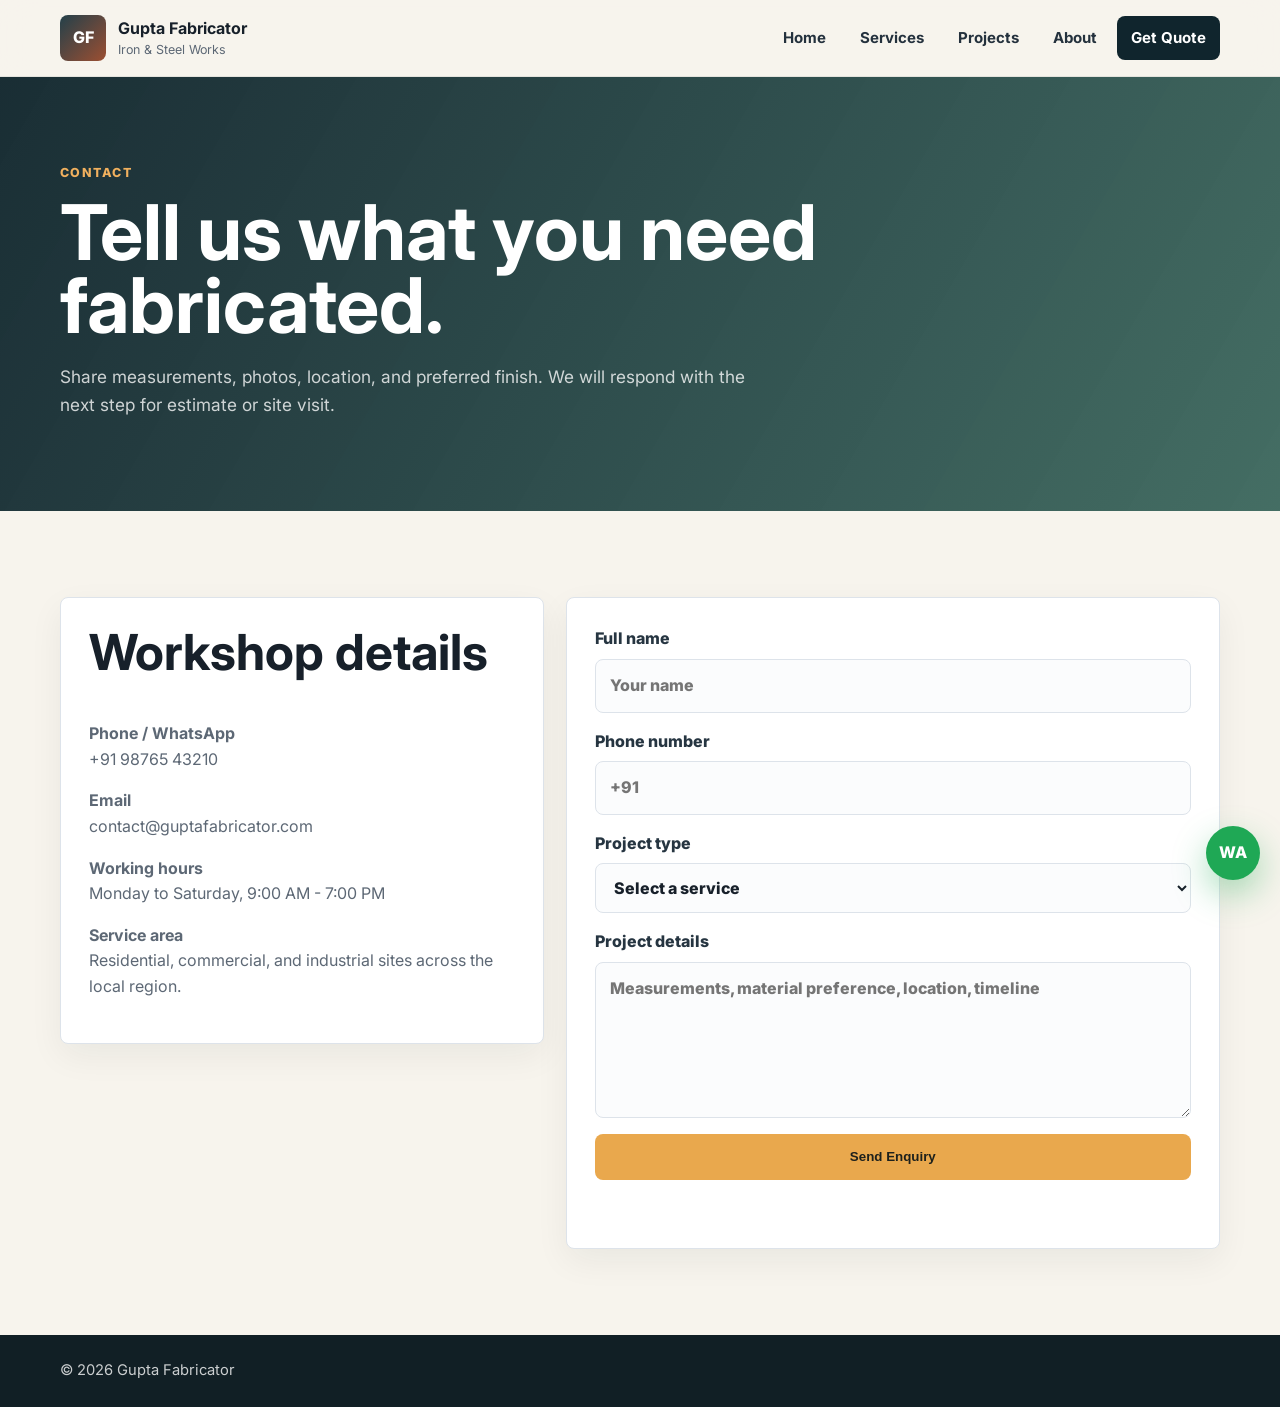
==== contact.html @ 561413a3 "Add files via upload" ====
<!DOCTYPE html>
<html lang="en">
<head>
  <meta charset="UTF-8">
  <meta name="viewport" content="width=device-width, initial-scale=1.0">
  <title>Contact | Gupta Fabricator</title>
  <link rel="preconnect" href="https://fonts.googleapis.com">
  <link rel="preconnect" href="https://fonts.gstatic.com" crossorigin>
  <link href="https://fonts.googleapis.com/css2?family=Inter:wght@400;500;600;700;800&display=swap" rel="stylesheet">
  <link rel="stylesheet" href="styles.css">
</head>
<body>
  <header class="site-header">
    <nav class="nav shell" aria-label="Primary navigation">
      <a class="brand" href="index11.html"><span class="brand-mark">GF</span><span><strong>Gupta Fabricator</strong><small>Iron & Steel Works</small></span></a>
      <button class="nav-toggle" type="button" aria-expanded="false" aria-controls="site-menu">Menu</button>
      <div class="nav-links" id="site-menu">
        <a href="index11.html">Home</a>
        <a href="services.html">Services</a>
        <a href="projects.html">Projects</a>
        <a href="about.html">About</a>
        <a class="active nav-cta" href="contact.html">Get Quote</a>
      </div>
    </nav>
  </header>

  <main>
    <section class="page-hero">
      <div class="shell">
        <p class="eyebrow">Contact</p>
        <h1>Tell us what you need fabricated.</h1>
        <p>Share measurements, photos, location, and preferred finish. We will respond with the next step for estimate or site visit.</p>
      </div>
    </section>

    <section class="section">
      <div class="shell contact-grid">
        <div class="contact-panel">
          <h2>Workshop details</h2>
          <p><strong>Phone / WhatsApp</strong><br>+91 98765 43210</p>
          <p><strong>Email</strong><br>contact@guptafabricator.com</p>
          <p><strong>Working hours</strong><br>Monday to Saturday, 9:00 AM - 7:00 PM</p>
          <p><strong>Service area</strong><br>Residential, commercial, and industrial sites across the local region.</p>
        </div>

        <form class="quote-form" id="quoteForm">
          <label>Full name<input type="text" name="name" required placeholder="Your name"></label>
          <label>Phone number<input type="tel" name="phone" required placeholder="+91"></label>
          <label>Project type
            <select name="project" required>
              <option value="">Select a service</option>
              <option>Gate / Grill</option>
              <option>Railing / Staircase</option>
              <option>Shed / Structure</option>
              <option>Repair / Modification</option>
              <option>Custom fabrication</option>
            </select>
          </label>
          <label>Project details<textarea name="message" rows="5" placeholder="Measurements, material preference, location, timeline"></textarea></label>
          <button class="btn primary" type="submit">Send Enquiry</button>
          <p class="form-note" id="formNote" aria-live="polite"></p>
        </form>
      </div>
    </section>
  </main>

  <footer class="footer compact"><div class="shell footer-bottom">&copy; 2026 Gupta Fabricator</div></footer>
  <a class="whatsapp" href="https://wa.me/919876543210" aria-label="Contact on WhatsApp">WA</a>
  <script src="script.js"></script>
</body>
</html>
---- styles.css ----
:root {
  --ink: #17202a;
  --muted: #5d6875;
  --line: #dde3ea;
  --paper: #f7f4ed;
  --white: #ffffff;
  --steel: #23404a;
  --steel-2: #10252d;
  --brass: #c98a2e;
  --rust: #9c4f32;
  --green: #315f55;
  --shadow: 0 20px 50px rgba(17, 32, 42, 0.12);
}

* {
  box-sizing: border-box;
}

html {
  scroll-behavior: smooth;
}

body {
  margin: 0;
  font-family: Inter, Arial, sans-serif;
  color: var(--ink);
  background: var(--paper);
  line-height: 1.6;
}

img {
  display: block;
  max-width: 100%;
}

a {
  color: inherit;
}

.shell {
  width: min(1160px, calc(100% - 40px));
  margin: 0 auto;
}

.site-header {
  position: sticky;
  top: 0;
  z-index: 20;
  background: rgba(247, 244, 237, 0.92);
  border-bottom: 1px solid rgba(23, 32, 42, 0.08);
  backdrop-filter: blur(16px);
}

.nav {
  min-height: 76px;
  display: flex;
  align-items: center;
  justify-content: space-between;
  gap: 24px;
}

.brand {
  display: inline-flex;
  align-items: center;
  gap: 12px;
  text-decoration: none;
}

.brand-mark {
  width: 46px;
  height: 46px;
  display: grid;
  place-items: center;
  border-radius: 8px;
  color: white;
  background: linear-gradient(135deg, var(--steel), var(--rust));
  font-weight: 800;
  letter-spacing: 0;
}

.brand strong,
.brand small {
  display: block;
}

.brand small {
  color: var(--muted);
  font-size: 0.78rem;
  margin-top: -2px;
}

.nav-links {
  display: flex;
  align-items: center;
  gap: 6px;
}

.nav-links a {
  padding: 10px 14px;
  border-radius: 8px;
  color: #24313d;
  font-weight: 700;
  font-size: 0.94rem;
  text-decoration: none;
}

.nav-links a:hover,
.nav-links a.active {
  background: rgba(35, 64, 74, 0.09);
}

.nav-links .nav-cta {
  color: white;
  background: var(--steel);
}

.nav-links .nav-cta:hover,
.nav-links .nav-cta.active {
  background: var(--steel-2);
}

.nav-toggle {
  display: none;
  border: 1px solid var(--line);
  background: white;
  border-radius: 8px;
  padding: 10px 12px;
  font-weight: 800;
}

.hero {
  min-height: calc(100vh - 76px);
  position: relative;
  display: flex;
  align-items: end;
  overflow: hidden;
}

.hero-bg {
  position: absolute;
  inset: 0;
  width: 100%;
  height: 100%;
  object-fit: cover;
}

.hero-overlay {
  position: absolute;
  inset: 0;
  background: linear-gradient(90deg, rgba(13, 27, 34, 0.9) 0%, rgba(13, 27, 34, 0.64) 48%, rgba(13, 27, 34, 0.16) 100%);
}

.hero-content {
  position: relative;
  z-index: 1;
  color: white;
  padding: 92px 0 118px;
}

.eyebrow {
  margin: 0 0 14px;
  color: #f0b05e;
  font-size: 0.78rem;
  font-weight: 800;
  letter-spacing: 0.12em;
  text-transform: uppercase;
}

.eyebrow.dark {
  color: var(--rust);
}

h1,
h2,
h3,
p {
  margin-top: 0;
}

h1 {
  max-width: 760px;
  margin-bottom: 20px;
  font-size: clamp(3.1rem, 8vw, 6.7rem);
  line-height: 0.95;
  letter-spacing: 0;
}

h2 {
  font-size: clamp(2rem, 4vw, 3.1rem);
  line-height: 1.08;
  letter-spacing: 0;
}

h3 {
  line-height: 1.15;
}

.hero-copy {
  max-width: 650px;
  color: rgba(255, 255, 255, 0.86);
  font-size: clamp(1.04rem, 1.6vw, 1.22rem);
}

.actions {
  display: flex;
  flex-wrap: wrap;
  gap: 12px;
  margin-top: 28px;
}

.btn {
  display: inline-flex;
  align-items: center;
  justify-content: center;
  min-height: 46px;
  padding: 12px 18px;
  border: 0;
  border-radius: 8px;
  font-weight: 800;
  text-decoration: none;
  cursor: pointer;
}

.btn.primary {
  color: #1e211c;
  background: #e9a84d;
}

.btn.light {
  color: white;
  border: 1px solid rgba(255, 255, 255, 0.7);
  background: rgba(255, 255, 255, 0.08);
}

.section {
  padding: 86px 0;
}

.metrics-band {
  padding: 28px 0;
  color: white;
  background: var(--steel-2);
}

.metrics-grid {
  display: grid;
  grid-template-columns: repeat(4, 1fr);
  gap: 18px;
}

.metrics-grid div {
  padding: 18px 0;
}

.metrics-grid strong {
  display: block;
  color: #e9a84d;
  font-size: 2rem;
  line-height: 1;
}

.metrics-grid span {
  color: rgba(255, 255, 255, 0.76);
  font-size: 0.92rem;
}

.section-head {
  max-width: 780px;
  margin-bottom: 34px;
}

.section-head p:not(.eyebrow) {
  color: var(--muted);
  font-size: 1.06rem;
}

.service-grid,
.values-grid,
.detailed-grid {
  display: grid;
  grid-template-columns: repeat(3, 1fr);
  gap: 18px;
}

.service-card,
.values-grid article,
.detailed-grid article,
.contact-panel,
.quote-form {
  padding: 28px;
  border: 1px solid var(--line);
  border-radius: 8px;
  background: var(--white);
  box-shadow: 0 12px 34px rgba(17, 32, 42, 0.06);
}

.icon {
  width: 44px;
  height: 44px;
  display: grid;
  place-items: center;
  margin-bottom: 22px;
  border-radius: 8px;
  color: white;
  background: var(--green);
  font-weight: 800;
}

.service-card p,
.values-grid p,
.detailed-grid p,
.contact-panel p {
  color: var(--muted);
}

.split-section {
  background: #ffffff;
}

.split {
  display: grid;
  grid-template-columns: 1fr 0.92fr;
  align-items: center;
  gap: 54px;
}

.split.reverse {
  grid-template-columns: 0.92fr 1fr;
}

.split img {
  width: 100%;
  aspect-ratio: 4 / 3;
  object-fit: cover;
  border-radius: 8px;
  box-shadow: var(--shadow);
}

.check-list {
  list-style: none;
  padding: 0;
  margin: 24px 0 0;
}

.check-list li {
  position: relative;
  padding-left: 28px;
  margin-bottom: 12px;
  color: #293845;
}

.check-list li::before {
  content: "";
  position: absolute;
  left: 0;
  top: 0.66em;
  width: 14px;
  height: 2px;
  background: var(--brass);
}

.project-strip {
  display: grid;
  grid-template-columns: repeat(3, 1fr);
  gap: 18px;
}

.project-tile,
.gallery-card {
  position: relative;
  overflow: hidden;
  min-height: 330px;
  border-radius: 8px;
  color: white;
  background: #111;
  text-decoration: none;
}

.project-tile img,
.gallery-card img {
  width: 100%;
  height: 100%;
  object-fit: cover;
  transition: transform 0.35s ease;
}

.project-tile::after,
.gallery-card::after {
  content: "";
  position: absolute;
  inset: 0;
  background: linear-gradient(180deg, transparent 20%, rgba(0, 0, 0, 0.78) 100%);
}

.project-tile span,
.gallery-card div {
  position: absolute;
  left: 22px;
  right: 22px;
  bottom: 20px;
  z-index: 1;
}

.project-tile span {
  font-size: 1.2rem;
  font-weight: 800;
}

.project-tile:hover img,
.gallery-card:hover img {
  transform: scale(1.04);
}

.cta-band,
.page-hero {
  color: white;
  background:
    linear-gradient(120deg, rgba(16, 37, 45, 0.96), rgba(49, 95, 85, 0.9)),
    url("https://images.pexels.com/photos/5846122/pexels-photo-5846122.jpeg?auto=compress&cs=tinysrgb&w=1600") center / cover;
}

.cta-grid {
  display: flex;
  align-items: center;
  justify-content: space-between;
  gap: 28px;
  padding: 60px 0;
}

.cta-grid h2 {
  margin-bottom: 0;
}

.page-hero {
  padding: 86px 0 76px;
}

.page-hero h1 {
  max-width: 860px;
  font-size: clamp(2.4rem, 6vw, 5rem);
}

.page-hero p:not(.eyebrow) {
  max-width: 720px;
  color: rgba(255, 255, 255, 0.78);
  font-size: 1.08rem;
}

.timeline {
  display: grid;
  gap: 16px;
  margin-top: 26px;
}

.timeline div {
  display: grid;
  grid-template-columns: 60px 1fr;
  gap: 16px;
  align-items: center;
  padding: 18px;
  border: 1px solid var(--line);
  border-radius: 8px;
}

.timeline strong {
  color: var(--rust);
  font-size: 1.35rem;
}

.gallery-grid {
  display: grid;
  grid-template-columns: repeat(3, 1fr);
  gap: 18px;
}

.gallery-card {
  min-height: 420px;
}

.gallery-card h2 {
  margin-bottom: 8px;
  font-size: 1.35rem;
}

.gallery-card p {
  margin-bottom: 0;
  color: rgba(255, 255, 255, 0.82);
}

.contact-grid {
  display: grid;
  grid-template-columns: 0.85fr 1.15fr;
  gap: 22px;
  align-items: start;
}

.quote-form {
  display: grid;
  gap: 16px;
}

.quote-form label {
  display: grid;
  gap: 7px;
  color: #263541;
  font-weight: 800;
}

.quote-form input,
.quote-form select,
.quote-form textarea {
  width: 100%;
  border: 1px solid var(--line);
  border-radius: 8px;
  padding: 13px 14px;
  color: var(--ink);
  font: inherit;
  background: #fbfcfd;
}

.quote-form textarea {
  resize: vertical;
}

.form-note {
  min-height: 24px;
  margin: 0;
  color: var(--green);
  font-weight: 800;
}

.footer {
  padding: 54px 0 24px;
  color: rgba(255, 255, 255, 0.78);
  background: #111f25;
}

.footer.compact {
  padding: 24px 0;
}

.footer-grid {
  display: grid;
  grid-template-columns: 1.4fr 0.7fr 1fr;
  gap: 38px;
}

.footer a {
  display: block;
  color: rgba(255, 255, 255, 0.86);
  text-decoration: none;
  margin-bottom: 8px;
}

.footer-brand {
  margin-bottom: 18px;
}

.footer .brand small {
  color: rgba(255, 255, 255, 0.62);
}

.footer h3 {
  color: white;
  font-size: 1rem;
}

.footer-bottom {
  margin-top: 28px;
  padding-top: 22px;
  border-top: 1px solid rgba(255, 255, 255, 0.12);
  font-size: 0.92rem;
}

.compact .footer-bottom {
  margin-top: 0;
  padding-top: 0;
  border-top: 0;
}

.whatsapp {
  position: fixed;
  right: 20px;
  bottom: 20px;
  z-index: 30;
  width: 54px;
  height: 54px;
  display: grid;
  place-items: center;
  border-radius: 999px;
  color: white;
  background: #1fa855;
  font-weight: 800;
  text-decoration: none;
  box-shadow: 0 14px 34px rgba(31, 168, 85, 0.38);
}

@media (max-width: 920px) {
  .nav {
    flex-wrap: wrap;
  }

  .nav-toggle {
    display: inline-flex;
  }

  .nav-links {
    display: none;
    width: 100%;
    padding-bottom: 16px;
  }

  .nav-links.open {
    display: grid;
  }

  .nav-links a {
    padding: 12px 0;
  }

  .metrics-grid,
  .service-grid,
  .values-grid,
  .detailed-grid,
  .project-strip,
  .gallery-grid,
  .contact-grid,
  .footer-grid,
  .split,
  .split.reverse {
    grid-template-columns: 1fr;
  }

  .hero {
    min-height: 760px;
  }

  .hero-overlay {
    background: linear-gradient(180deg, rgba(13, 27, 34, 0.55) 0%, rgba(13, 27, 34, 0.92) 100%);
  }

  .cta-grid {
    align-items: flex-start;
    flex-direction: column;
  }
}

@media (max-width: 560px) {
  .shell {
    width: min(100% - 28px, 1160px);
  }

  .section {
    padding: 62px 0;
  }

  .hero-content {
    padding: 72px 0 76px;
  }

  .service-card,
  .values-grid article,
  .detailed-grid article,
  .contact-panel,
  .quote-form {
    padding: 22px;
  }

  .project-tile,
  .gallery-card {
    min-height: 330px;
  }
}
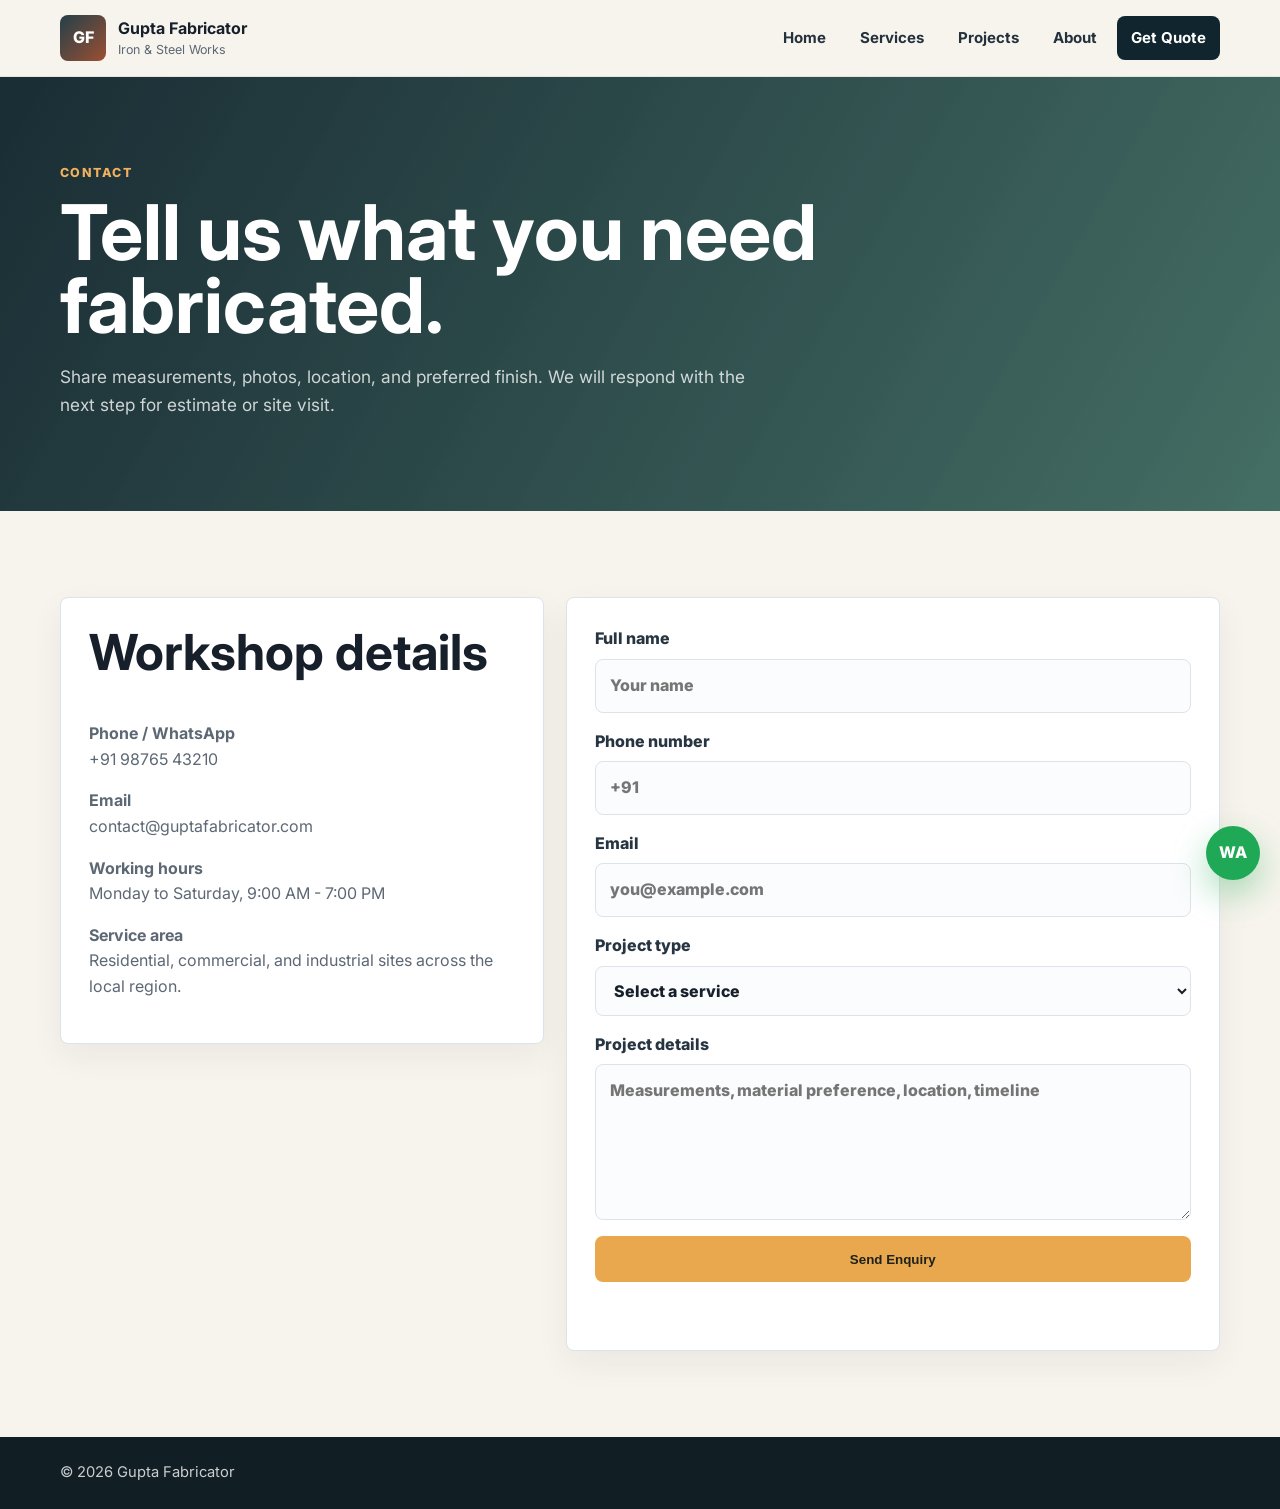
==== commit c09626b5: "Add files via upload" ====
--- a/contact.html
+++ b/contact.html
@@ -46,6 +46,7 @@
         <form class="quote-form" id="quoteForm">
           <label>Full name<input type="text" name="name" required placeholder="Your name"></label>
           <label>Phone number<input type="tel" name="phone" required placeholder="+91"></label>
+          <label>Email<input type="email" name="email" placeholder="you@example.com"></label>
           <label>Project type
             <select name="project" required>
               <option value="">Select a service</option>
--- a/styles.css
+++ b/styles.css
@@ -529,6 +529,105 @@
   font-weight: 800;
 }
 
+.form-note.error {
+  color: #b42318;
+}
+
+.shop-section {
+  background: #eef2f2;
+}
+
+.buying-grid {
+  display: grid;
+  grid-template-columns: repeat(4, 1fr);
+  gap: 18px;
+}
+
+.buy-card {
+  min-height: 340px;
+  display: flex;
+  flex-direction: column;
+  justify-content: space-between;
+  gap: 24px;
+  padding: 24px;
+  border: 1px solid var(--line);
+  border-radius: 8px;
+  background: var(--white);
+  box-shadow: 0 12px 34px rgba(17, 32, 42, 0.06);
+}
+
+.buy-card h2 {
+  margin-bottom: 14px;
+  font-size: 1.5rem;
+}
+
+.buy-card p {
+  color: var(--muted);
+}
+
+.service-label {
+  display: inline-flex;
+  margin-bottom: 14px;
+  padding: 7px 10px;
+  border-radius: 8px;
+  color: var(--steel-2);
+  background: #f0d9b7;
+  font-size: 0.76rem;
+  font-weight: 800;
+  text-transform: uppercase;
+}
+
+.buy-card-footer {
+  display: grid;
+  gap: 14px;
+}
+
+.buy-card-footer strong {
+  color: var(--rust);
+}
+
+.modal[hidden] {
+  display: none;
+}
+
+.modal {
+  position: fixed;
+  inset: 0;
+  z-index: 60;
+  display: grid;
+  place-items: center;
+  padding: 24px;
+  background: rgba(16, 37, 45, 0.72);
+}
+
+.modal-panel {
+  width: min(720px, 100%);
+  max-height: min(92vh, 900px);
+  overflow: auto;
+  position: relative;
+  padding: 30px;
+  border-radius: 8px;
+  background: var(--white);
+  box-shadow: var(--shadow);
+}
+
+.modal-close {
+  position: absolute;
+  top: 18px;
+  right: 18px;
+  border: 1px solid var(--line);
+  border-radius: 8px;
+  padding: 9px 11px;
+  color: var(--ink);
+  background: #f7f8f8;
+  font-weight: 800;
+  cursor: pointer;
+}
+
+body.modal-open {
+  overflow: hidden;
+}
+
 .footer {
   padding: 54px 0 24px;
   color: rgba(255, 255, 255, 0.78);
@@ -576,6 +675,179 @@
   margin-top: 0;
   padding-top: 0;
   border-top: 0;
+}
+
+.admin-body {
+  background: #eef2f2;
+}
+
+.admin-hero {
+  padding: 58px 0;
+}
+
+.admin-hero h1 {
+  font-size: clamp(2.4rem, 5vw, 4.6rem);
+}
+
+.admin-nav-links {
+  display: flex;
+}
+
+.admin-login {
+  display: grid;
+  place-items: center;
+}
+
+.admin-login-form {
+  width: min(460px, 100%);
+}
+
+.admin-dashboard[hidden],
+.admin-login[hidden] {
+  display: none;
+}
+
+.admin-toolbar,
+.records-toolbar {
+  display: flex;
+  align-items: center;
+  justify-content: space-between;
+  gap: 18px;
+  margin-bottom: 22px;
+}
+
+.admin-toolbar h2 {
+  margin-bottom: 0;
+}
+
+.admin-actions,
+.record-tools,
+.tab-controls {
+  display: flex;
+  align-items: center;
+  gap: 10px;
+  flex-wrap: wrap;
+}
+
+.admin-actions .btn,
+.record-tools .btn {
+  color: var(--ink);
+  background: var(--white);
+  border: 1px solid var(--line);
+}
+
+.summary-grid {
+  display: grid;
+  grid-template-columns: repeat(4, 1fr);
+  gap: 16px;
+  margin-bottom: 18px;
+}
+
+.summary-grid article {
+  padding: 22px;
+  border-radius: 8px;
+  color: white;
+  background: var(--steel-2);
+}
+
+.summary-grid span,
+.summary-grid strong {
+  display: block;
+}
+
+.summary-grid span {
+  color: rgba(255, 255, 255, 0.72);
+  font-size: 0.86rem;
+  font-weight: 700;
+}
+
+.summary-grid strong {
+  margin-top: 6px;
+  color: #e9a84d;
+  font-size: 2.3rem;
+  line-height: 1;
+}
+
+.records-panel {
+  padding: 22px;
+  border: 1px solid var(--line);
+  border-radius: 8px;
+  background: var(--white);
+  box-shadow: 0 12px 34px rgba(17, 32, 42, 0.06);
+}
+
+.tab-control {
+  border: 1px solid var(--line);
+  border-radius: 8px;
+  padding: 11px 14px;
+  color: var(--ink);
+  background: #f7f8f8;
+  font-weight: 800;
+  cursor: pointer;
+}
+
+.tab-control.active {
+  color: white;
+  background: var(--steel);
+  border-color: var(--steel);
+}
+
+.record-tools input {
+  min-height: 44px;
+  min-width: 230px;
+  border: 1px solid var(--line);
+  border-radius: 8px;
+  padding: 10px 12px;
+  font: inherit;
+}
+
+.table-wrap {
+  width: 100%;
+  overflow: auto;
+}
+
+.admin-table {
+  width: 100%;
+  border-collapse: collapse;
+  min-width: 960px;
+}
+
+.admin-table th,
+.admin-table td {
+  padding: 14px;
+  border-bottom: 1px solid var(--line);
+  text-align: left;
+  vertical-align: top;
+}
+
+.admin-table th {
+  color: var(--muted);
+  background: #f7f8f8;
+  font-size: 0.82rem;
+  text-transform: uppercase;
+}
+
+.admin-table small,
+.admin-table span {
+  display: block;
+  color: var(--muted);
+}
+
+.status-select {
+  min-width: 130px;
+  border: 1px solid var(--line);
+  border-radius: 8px;
+  padding: 9px 10px;
+  font: inherit;
+  background: #fbfcfd;
+}
+
+.empty-state {
+  padding: 34px;
+  border: 1px dashed var(--line);
+  border-radius: 8px;
+  color: var(--muted);
+  text-align: center;
 }
 
 .whatsapp {
@@ -622,6 +894,8 @@
   .service-grid,
   .values-grid,
   .detailed-grid,
+  .buying-grid,
+  .summary-grid,
   .project-strip,
   .gallery-grid,
   .contact-grid,
@@ -643,6 +917,12 @@
     align-items: flex-start;
     flex-direction: column;
   }
+
+  .admin-toolbar,
+  .records-toolbar {
+    align-items: flex-start;
+    flex-direction: column;
+  }
 }
 
 @media (max-width: 560px) {
@@ -661,6 +941,7 @@
   .service-card,
   .values-grid article,
   .detailed-grid article,
+  .buy-card,
   .contact-panel,
   .quote-form {
     padding: 22px;
